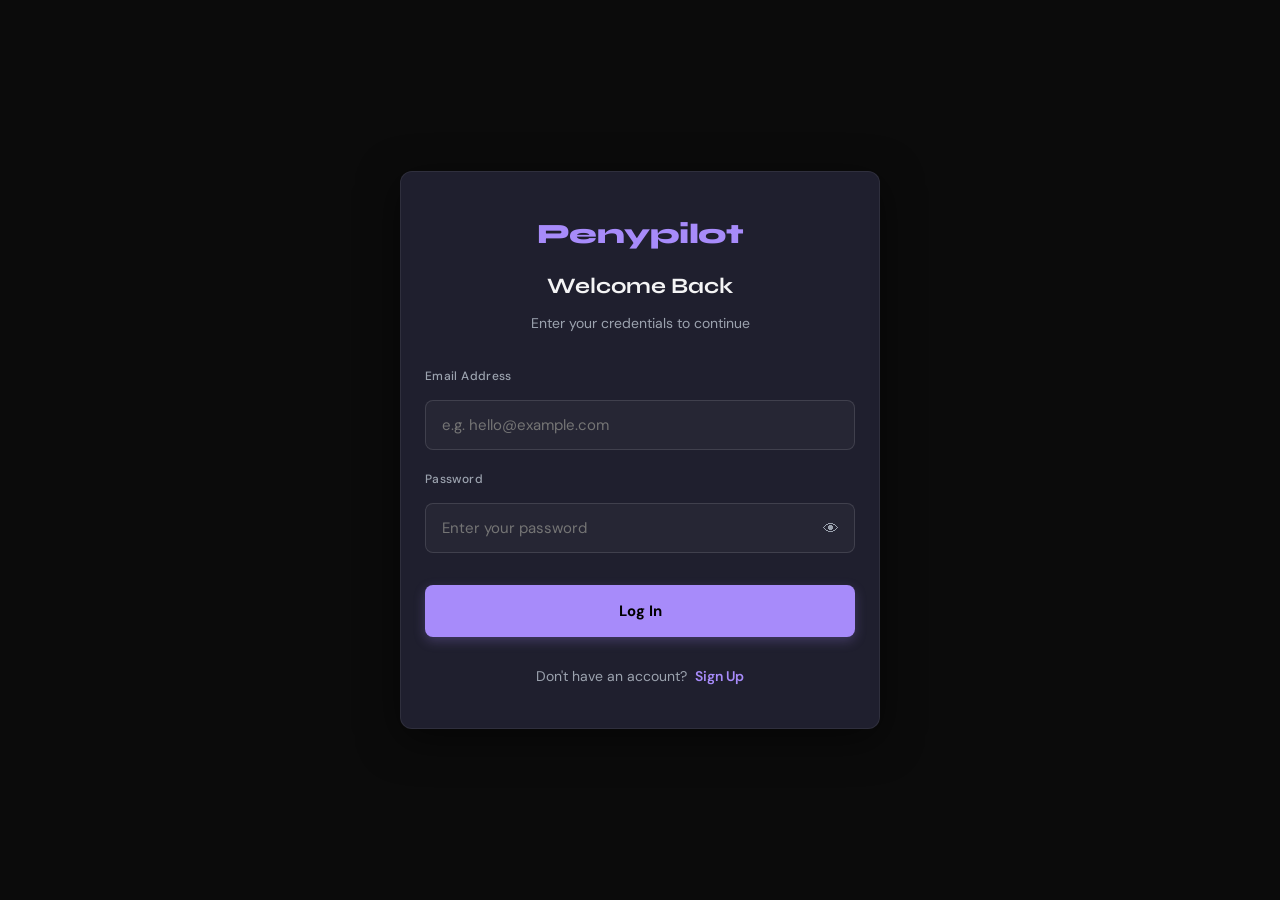
==== auth.html @ a09d5b41 "Add files via upload" ====
<!DOCTYPE html>
<html lang="en">
<head>
  <meta charset="UTF-8" />
  <meta name="viewport" content="width=device-width, initial-scale=1.0" />
  <title>Penypilot — Authentication</title>
  <link rel="stylesheet" href="styles.css" />
  <link rel="preconnect" href="https://fonts.googleapis.com" />
  <link href="https://fonts.googleapis.com/css2?family=Syne:wght@400;600;700;800&family=DM+Sans:wght@300;400;500&display=swap" rel="stylesheet" />
  <!-- FontAwesome CDN -->
  <link rel="stylesheet" href="https://cdnjs.cloudflare.com/ajax/libs/font-awesome/6.5.1/css/all.min.css" integrity="sha512-DTOQO9RWCH3ppGqcWaEA1BIZOC6xxalwEsw9c2QQeAIftl+Vegovlnee1c9QX4TctnWMn13TZye+giMm8e2LwA==" crossorigin="anonymous" referrerpolicy="no-referrer" />
  <!-- Icons8 Line Awesome CDN -->
  <link rel="stylesheet" href="https://maxst.icons8.com/vue-static/landings/line-awesome/line-awesome/1.3.0/css/line-awesome.min.css">
  <style>
    body {
      display: flex;
      align-items: center;
      justify-content: center;
      min-height: 100vh;
      background: var(--bg-primary);
      margin: 0;
      padding: 20px;
    }
    .auth-wrapper {
      width: 100%;
      max-width: 480px;
      margin: 0 auto;
      display: flex;
      flex-direction: column;
      align-items: center;
      position: relative;
    }
    .auth-container {
      background: var(--bg-card);
      border: 1px solid var(--border);
      border-radius: var(--radius);
      padding: 40px 24px;
      width: 100%;
      box-shadow: 0 10px 40px rgba(0,0,0,0.5);
      position: relative;
      overflow: hidden;
    }
    .auth-header {
      text-align: center;
      margin-bottom: 32px;
    }
    .auth-logo {
      font-family: var(--font-display);
      font-size: 28px;
      font-weight: 800;
      color: var(--accent);
      margin-bottom: 12px;
      letter-spacing: -0.5px;
    }
    .auth-title {
      font-family: var(--font-display);
      font-size: 22px;
      color: var(--text-primary);
      margin: 0;
    }
    .auth-subtitle {
      font-size: 14px;
      color: var(--text-secondary);
      margin-top: 8px;
    }
    .auth-form {
      display: flex;
      flex-direction: column;
      gap: 20px;
    }
    .form-group {
      position: relative;
    }
    .form-group label {
      display: block;
      font-size: 12px;
      color: var(--text-secondary);
      margin-bottom: 8px;
      font-weight: 500;
    }
    .form-group input, .form-group select {
      width: 100%;
      padding: 14px 16px;
      background: rgba(255,255,255,0.03);
      border: 1px solid var(--border-strong);
      border-radius: var(--radius-sm);
      color: var(--text-primary);
      font-family: inherit;
      font-size: 15px;
      outline: none;
      transition: all var(--transition);
    }
    .form-group input:focus, .form-group select:focus {
      border-color: var(--accent);
      background: rgba(255,255,255,0.06);
      box-shadow: 0 0 0 3px var(--accent-glow);
    }
    
    .password-wrapper {
      position: relative;
      display: flex;
      align-items: center;
    }
    .password-wrapper input {
      padding-right: 48px;
    }
    .toggle-pwd {
      position: absolute;
      right: 12px;
      background: none;
      border: none;
      color: var(--text-secondary);
      font-size: 16px;
      cursor: pointer;
      padding: 4px;
      display: flex;
      align-items: center;
      justify-content: center;
    }
    .toggle-pwd:hover {
      color: var(--text-primary);
    }

    .auth-btn {
      width: 100%;
      padding: 16px;
      background: var(--accent);
      color: #000;
      border: none;
      border-radius: var(--radius-sm);
      font-weight: 700;
      font-size: 15px;
      cursor: pointer;
      margin-top: 12px;
      transition: all var(--transition);
      box-shadow: 0 4px 12px var(--accent-glow);
    }
    .auth-btn:hover {
      transform: translateY(-2px);
      box-shadow: 0 6px 16px var(--accent-glow);
      background: #c4b5fd;
    }
    .auth-btn:active {
      transform: translateY(0);
    }
    
    .auth-switch {
      text-align: center;
      margin-top: 28px;
      font-size: 14px;
      color: var(--text-secondary);
    }
    .auth-switch a {
      color: var(--accent);
      text-decoration: none;
      font-weight: 600;
      margin-left: 4px;
      transition: color var(--transition);
    }
    .auth-switch a:hover {
      text-decoration: underline;
      color: #c4b5fd;
    }
    
    .auth-section {
      display: none;
      opacity: 0;
      transform: translateY(10px);
      transition: all 0.3s ease;
    }
    .auth-section.active {
      display: block;
      opacity: 1;
      transform: translateY(0);
    }

    /* Toast Notification styles for Auth page */
    .toast-auth {
      position: fixed;
      top: 24px;
      left: 50%;
      transform: translateX(-50%) translateY(-20px);
      background: var(--bg-card);
      border: 1px solid var(--accent);
      color: var(--text-primary);
      padding: 12px 20px;
      border-radius: 8px;
      font-size: 14px;
      z-index: 9999;
      box-shadow: 0 8px 32px rgba(0,0,0,0.4);
      opacity: 0;
      transition: all 0.3s ease;
      display: flex;
      align-items: center;
      gap: 10px;
      pointer-events: none;
    }
    .toast-auth.show {
      transform: translateX(-50%) translateY(0);
      opacity: 1;
    }
  </style>
</head>
<body>

  <div id="authToast" class="toast-auth">
    <span id="authToastIcon">ℹ</span>
    <span id="authToastMsg">Message</span>
  </div>

  <div class="auth-wrapper">
    <div class="auth-container">
      <div class="auth-header">
        <div class="auth-logo">Penypilot</div>
        <h1 class="auth-title" id="authTitle">Welcome Back</h1>
        <p class="auth-subtitle" id="authSubtitle">Enter your credentials to continue</p>
      </div>

      <!-- LOGIN FORM -->
      <div class="auth-section active" id="loginSection">
        <form class="auth-form" onsubmit="event.preventDefault(); handleLogin();">
          <div class="form-group">
            <label>Email Address</label>
            <input type="email" id="loginEmail" placeholder="e.g. hello@example.com" required />
          </div>
          <div class="form-group">
            <label>Password</label>
            <div class="password-wrapper">
              <input type="password" id="loginPassword" placeholder="Enter your password" required />
              <button type="button" class="toggle-pwd" onclick="togglePassword('loginPassword', this)">👁</button>
            </div>
          </div>
          <button type="submit" class="auth-btn">Log In</button>
        </form>
        <div class="auth-switch">
          Don't have an account? <a href="#" onclick="switchTab('signup')">Sign Up</a>
        </div>
      </div>

      <!-- SIGNUP FORM -->
      <div class="auth-section" id="signupSection">
        <form class="auth-form" onsubmit="event.preventDefault(); handleSignup();">
          <div class="form-group">
            <label>Full Name</label>
            <input type="text" id="regFullName" placeholder="e.g. Jane Doe" required />
          </div>
          <div class="form-group">
            <label>Nickname</label>
            <input type="text" id="regNickname" placeholder="e.g. Janie" required />
          </div>
          <div class="form-group">
            <label>Mobile Number</label>
            <input type="tel" id="regMobile" placeholder="e.g. +234 800 000 0000" required />
          </div>
          <div class="form-group">
            <label>Address</label>
            <input type="text" id="regAddress" placeholder="e.g. 123 Main St" required />
          </div>
          <div class="form-group">
            <label>Gender</label>
            <select id="regGender" required>
              <option value="">Select Gender</option>
              <option value="Male">Male</option>
              <option value="Female">Female</option>
              <option value="Other">Other</option>
              <option value="Prefer not to say">Prefer not to say</option>
            </select>
          </div>
          <div class="form-group">
            <label>Email Address</label>
            <input type="email" id="regEmail" placeholder="e.g. hello@example.com" required />
          </div>
          <div class="form-group">
            <label>Password</label>
            <div class="password-wrapper">
              <input type="password" id="regPassword" placeholder="Create a strong password" required />
              <button type="button" class="toggle-pwd" onclick="togglePassword('regPassword', this)">👁</button>
            </div>
          </div>
          
          <button type="submit" class="auth-btn">Create Account</button>
        </form>
        <div class="auth-switch">
          Already have an account? <a href="#" onclick="switchTab('login')">Log In</a>
        </div>
      </div>
    </div>
  </div>

  <script>
    // State initialization
    let appState = {};
    const saved = localStorage.getItem('flowfund_state');
    if (saved) {
      try { appState = JSON.parse(saved); } catch(e){}
    }

    // Auto-redirect if already logged in
    if (appState && appState.userProfile && appState.userProfile.email) {
      window.location.href = 'index.html';
    }

    function showToast(message, type = 'info') {
      const toast = document.getElementById('authToast');
      const msgEl = document.getElementById('authToastMsg');
      const iconEl = document.getElementById('authToastIcon');
      
      msgEl.textContent = message;
      
      if (type === 'error') {
        toast.style.borderColor = '#F87171'; // red
        iconEl.textContent = '✕';
        iconEl.style.color = '#F87171';
      } else if (type === 'success') {
        toast.style.borderColor = '#4ADE80'; // green
        iconEl.textContent = '✓';
        iconEl.style.color = '#4ADE80';
      } else {
        toast.style.borderColor = 'var(--accent)'; // accent
        iconEl.textContent = 'ℹ';
        iconEl.style.color = 'var(--accent)';
      }

      toast.classList.add('show');
      setTimeout(() => {
        toast.classList.remove('show');
      }, 3000);
    }

    function togglePassword(inputId, btn) {
      const input = document.getElementById(inputId);
      if (input.type === 'password') {
        input.type = 'text';
        btn.textContent = '👁‍🗨';
      } else {
        input.type = 'password';
        btn.textContent = '👁';
      }
    }

    function switchTab(type) {
      const loginSec = document.getElementById('loginSection');
      const signupSec = document.getElementById('signupSection');
      
      // Remove active class for fade out
      loginSec.classList.remove('active');
      signupSec.classList.remove('active');

      setTimeout(() => {
        if (type === 'signup') {
          loginSec.style.display = 'none';
          signupSec.style.display = 'block';
          document.getElementById('authTitle').textContent = 'Create Account';
          document.getElementById('authSubtitle').textContent = 'Join Penypilot to manage your finances';
          
          // trigger reflow
          void signupSec.offsetWidth;
          signupSec.classList.add('active');
        } else {
          signupSec.style.display = 'none';
          loginSec.style.display = 'block';
          document.getElementById('authTitle').textContent = 'Welcome Back';
          document.getElementById('authSubtitle').textContent = 'Enter your credentials to continue';
          
          // trigger reflow
          void loginSec.offsetWidth;
          loginSec.classList.add('active');
        }
      }, 150); // slight delay to allow fade out
    }

    function handleSignup() {
      if (!appState) appState = {};
      
      const email = document.getElementById('regEmail').value.trim();
      const password = document.getElementById('regPassword').value;

      // Ensure minimal empty structures exist
      if(!appState.incomes) appState.incomes = [];
      if(!appState.expenses) appState.expenses = [];
      if(!appState.envelopes) appState.envelopes = [];
      
      appState.userProfile = {
        fullName: document.getElementById('regFullName').value.trim(),
        nickname: document.getElementById('regNickname').value.trim(),
        mobile: document.getElementById('regMobile').value.trim(),
        email: email,
        password: password, 
        image: '',
        gender: document.getElementById('regGender').value,
        dob: '',
        address: document.getElementById('regAddress').value.trim()
      };
      
      localStorage.setItem('flowfund_state', JSON.stringify(appState));
      showToast('Account created successfully! Please log in.', 'success');
      
      setTimeout(() => {
        switchTab('login');
        document.getElementById('loginEmail').value = email;
        document.getElementById('loginPassword').value = '';
        document.getElementById('loginPassword').focus();
      }, 1000);
    }

    function handleLogin() {
      const email = document.getElementById('loginEmail').value.trim();
      const password = document.getElementById('loginPassword').value;

      if (!appState.userProfile || !appState.userProfile.email) {
        showToast('No account found. Please sign up first.', 'error');
        return;
      }

      if (appState.userProfile.email === email && appState.userProfile.password === password) {
        showToast('Login successful!', 'success');
        setTimeout(() => {
          window.location.href = 'index.html';
        }, 800);
      } else {
        showToast('Invalid email or password.', 'error');
      }
    }
  </script>
</body>
</html>
---- styles.css ----
/* =============================================
   FlowFund — Financial Planning System
   styles.css
   ============================================= */

/* ---- CSS Variables ---- */
:root {
  --bg-primary: #0B0B0B;
  --bg-card: #1F1F2E;
  --bg-card-hover: #252538;
  --accent: #A78BFA;
  --accent-dim: rgba(167, 139, 250, 0.15);
  --accent-glow: rgba(167, 139, 250, 0.25);
  --text-primary: #F4F4F5;
  --text-secondary: #9CA3AF;
  --text-muted: #6B7280;
  --border: rgba(255, 255, 255, 0.07);
  --border-strong: rgba(255, 255, 255, 0.12);
  --input-bg: rgba(255, 255, 255, 0.04);
  --toggle-bg: rgba(255, 255, 255, 0.1);

  --green: #4ADE80;
  --green-bg: rgba(74, 222, 128, 0.1);
  --amber: #FBBF24;
  --amber-bg: rgba(251, 191, 36, 0.1);
  --red: #F87171;
  --red-bg: rgba(248, 113, 113, 0.1);
  --blue: #60A5FA;
  --blue-bg: rgba(96, 165, 250, 0.1);

  --sidebar-width: 240px;
  --topnav-height: 60px;
  --radius: 12px;
  --radius-sm: 8px;
  --shadow: 0 4px 24px rgba(0, 0, 0, 0.4);
  --shadow-sm: 0 2px 8px rgba(0, 0, 0, 0.3);
  --transition: 0.2s ease;

  --font-display: 'Syne', sans-serif;
  --font-body: 'DM Sans', sans-serif;
}

body[data-theme="light"] {
  --bg-primary: #F3F4F6;
  --bg-card: #FFFFFF;
  --bg-card-hover: #F9FAFB;
  --accent: #7C3AED;
  --accent-dim: rgba(124, 58, 237, 0.1);
  --accent-glow: rgba(124, 58, 237, 0.2);
  --text-primary: #111827;
  --text-secondary: #4B5563;
  --text-muted: #9CA3AF;
  --border: rgba(0, 0, 0, 0.08);
  --border-strong: rgba(0, 0, 0, 0.15);
  --input-bg: rgba(0, 0, 0, 0.04);
  --toggle-bg: rgba(0, 0, 0, 0.1);

  --green: #10B981;
  --green-bg: rgba(16, 185, 129, 0.1);
  --amber: #F59E0B;
  --amber-bg: rgba(245, 158, 11, 0.1);
  --red: #EF4444;
  --red-bg: rgba(239, 68, 68, 0.1);
  --blue: #3B82F6;
  --blue-bg: rgba(59, 130, 246, 0.1);

  --shadow: 0 4px 20px rgba(0, 0, 0, 0.06);
  --shadow-sm: 0 2px 8px rgba(0, 0, 0, 0.04);
}

/* ---- Reset & Base ---- */
*,
*::before,
*::after {
  box-sizing: border-box;
  margin: 0;
  padding: 0;
}

html {
  font-size: 16px;
  scroll-behavior: smooth;
}

body {
  background: var(--bg-primary);
  color: var(--text-primary);
  font-family: var(--font-body);
  font-weight: 400;
  line-height: 1.6;
  min-height: 100vh;
  overflow-x: hidden;
}

a {
  text-decoration: none;
  color: inherit;
}

button {
  cursor: pointer;
  border: none;
  background: none;
  font-family: inherit;
}

input,
select,
textarea {
  font-family: inherit;
}

ul {
  list-style: none;
}

/* =============================================
   LAYOUT
   ============================================= */



/* Main Wrapper */
.main-wrapper {
  width: 100%;
  max-width: 480px;
  /* Enforce mobile width */
  margin: 0 auto;
  min-height: 100vh;
  display: flex;
  flex-direction: column;
  background: var(--bg-primary);
  position: relative;
  box-shadow: 0 0 30px rgba(0, 0, 0, 0.8);
}

/* Top Nav */
.topnav {
  height: var(--topnav-height);
  background: var(--bg-primary);
  border-bottom: 1px solid var(--border);
  display: flex;
  align-items: center;
  justify-content: space-between;
  padding: 0 24px;
  position: sticky;
  top: 0;
  z-index: 50;
}

.topnav-left {
  display: flex;
  align-items: center;
  gap: 16px;
}

.greeting-text {
  display: flex;
  flex-direction: column;
  justify-content: center;
}

.greeting-time {
  font-size: 11px;
  color: var(--text-secondary);
}

.greeting-name {
  font-size: 14px;
  font-weight: 700;
  color: var(--text-primary);
}

.topnav-right {
  display: flex;
  align-items: center;
  gap: 12px;
}

.icon-btn {
  width: 36px;
  height: 36px;
  border-radius: 50%;
  background: var(--bg-card);
  display: grid;
  place-items: center;
  color: var(--text-secondary);
  font-size: 16px;
  border: 1px solid var(--border);
  position: relative;
  transition: border-color var(--transition);
}

.icon-btn:hover {
  border-color: var(--accent);
  color: var(--accent);
}

.notif-dot {
  position: absolute;
  top: 6px;
  right: 6px;
  width: 8px;
  height: 8px;
  background: var(--red);
  border-radius: 50%;
  border: 2px solid var(--bg-primary);
}

.avatar {
  width: 36px;
  height: 36px;
  border-radius: 50%;
  background: var(--accent-dim);
  color: var(--accent);
  font-size: 12px;
  font-weight: 700;
  display: grid;
  place-items: center;
  border: 1px solid var(--accent-glow);
}

/* Content */
.content {
  flex: 1;
  padding: 12px 16px 90px 16px;
  width: 100%;
}

/* Bottom Nav */
.bottom-nav {
  position: fixed;
  bottom: 0;
  left: 50%;
  transform: translateX(-50%);
  width: 100%;
  max-width: 480px;
  height: 70px;
  background: var(--bg-card);
  border-top: 1px solid var(--border);
  display: flex;
  justify-content: space-around;
  align-items: center;
  z-index: 1000;
  padding: 0 10px;
}

.bottom-nav .nav-item {
  display: flex;
  flex-direction: column;
  align-items: center;
  justify-content: center;
  color: var(--text-secondary);
  font-size: 11px;
  gap: 4px;
  flex: 1;
  text-align: center;
  padding: 6px 0;
  border-radius: 12px;
  transition: all 0.3s ease;
}

.bottom-nav .nav-item:hover {
  color: var(--text-primary);
}

.bottom-nav .nav-item.active {
  color: var(--accent);
  background: var(--accent-dim);
}

.bottom-nav .nav-icon {
  font-size: 20px;
  margin-bottom: 2px;
}

.bottom-nav .nav-label {
  font-weight: 500;
  white-space: nowrap;
}

/* Pages */
.page {
  display: none;
  opacity: 0;
}

.page.active {
  display: block;
  animation: pageFadeIn 0.3s ease forwards;
}

@keyframes pageFadeIn {
  from {
    opacity: 0;
    transform: translateY(10px);
  }

  to {
    opacity: 1;
    transform: translateY(0);
  }
}

/* =============================================
   PROFILE PAGE
   ============================================= */

.profile-header {
  display: flex;
  flex-direction: column;
  align-items: center;
  padding: 32px 20px;
  text-align: center;
}

.profile-image-wrapper {
  position: relative;
  margin-bottom: 16px;
}

.avatar-large {
  width: 96px;
  height: 96px;
  background: var(--accent-dim);
  color: var(--accent);
  border-radius: 50%;
  display: grid;
  place-items: center;
  font-size: 32px;
  font-weight: 700;
  overflow: hidden;
  border: 3px solid var(--bg-primary);
  box-shadow: 0 4px 12px rgba(0, 0, 0, 0.1);
  background-size: cover;
  background-position: center;
}

.profile-image-upload {
  position: absolute;
  bottom: 0;
  right: 0;
  width: 32px;
  height: 32px;
  background: var(--bg-card);
  border: 1px solid var(--border);
  border-radius: 50%;
  display: flex;
  align-items: center;
  justify-content: center;
  cursor: pointer;
  box-shadow: 0 2px 8px rgba(0, 0, 0, 0.2);
  transition: transform var(--transition);
}

.profile-image-upload:hover {
  transform: scale(1.1);
}

.profile-display-name {
  font-family: var(--font-display);
  font-size: 24px;
  font-weight: 700;
  color: var(--text-primary);
  margin: 0;
}

/* =============================================
   CARDS
   ============================================= */

.card {
  background: var(--bg-card);
  border: 1px solid var(--border);
  border-radius: var(--radius);
  padding: 16px;
  box-shadow: var(--shadow-sm);
  margin-bottom: 12px;
}

.card-label {
  font-family: var(--font-display);
  font-size: 11px;
  font-weight: 600;
  letter-spacing: 0.08em;
  text-transform: uppercase;
  color: var(--text-muted);
  margin-bottom: 8px;
}

.card-header-row {
  display: flex;
  align-items: center;
  justify-content: space-between;
  flex-wrap: wrap;
  gap: 8px;
  margin-bottom: 16px;
}

.card-amount {
  font-family: var(--font-display);
  font-size: 28px;
  font-weight: 700;
  letter-spacing: -0.5px;
  margin-bottom: 2px;
}

.card-amount--warn {
  color: var(--amber);
}

.card-sub {
  font-size: 11px;
  color: var(--text-muted);
  margin-bottom: 8px;
}

/* Balance Card */
.card--balance {
  background: linear-gradient(135deg, var(--bg-card) 0%, var(--accent-dim) 100%);
  border-color: var(--accent-glow);
  padding: 12px 16px;
}

/* Grid */
.cards-grid {
  display: grid;
  gap: 12px;
  margin-bottom: 16px;
}

.cards-grid--top {
  grid-template-columns: repeat(auto-fit, minmax(260px, 1fr));
}

/* Status Badge */
.status-badge {
  display: inline-flex;
  align-items: center;
  gap: 5px;
  font-size: 12px;
  font-weight: 600;
  padding: 4px 10px;
  border-radius: 99px;
  margin-top: 6px;
}

.status-badge.safe {
  background: var(--green-bg);
  color: var(--green);
  border: 1px solid rgba(74, 222, 128, 0.2);
}

.status-badge.warning {
  background: var(--amber-bg);
  color: var(--amber);
  border: 1px solid rgba(251, 191, 36, 0.2);
}

.status-badge.risk {
  background: var(--red-bg);
  color: var(--red);
  border: 1px solid rgba(248, 113, 113, 0.2);
}

/* Quick Stats */
.quick-stats {
  display: flex;
  flex-direction: column;
  gap: 10px;
}

.stat-row {
  display: flex;
  justify-content: space-between;
  align-items: center;
  font-size: 14px;
}

.stat-row--total {
  border-top: 1px solid var(--border);
  padding-top: 10px;
  font-weight: 600;
}

.stat-label {
  color: var(--text-secondary);
}

.stat-value {
  font-weight: 500;
}

.stat-value.income {
  color: var(--green);
}

.stat-value.expense {
  color: var(--red);
}

/* Upcoming List */
.upcoming-list {
  display: flex;
  flex-direction: column;
  gap: 8px;
  margin-top: 4px;
}

.upcoming-list li {
  display: flex;
  justify-content: space-between;
  font-size: 13px;
  color: var(--text-secondary);
  padding: 6px 0;
  border-bottom: 1px solid var(--border);
}

.upcoming-list li:last-child {
  border-bottom: none;
}

.upcoming-list li span:last-child {
  color: var(--text-primary);
  font-weight: 500;
}

/* =============================================
   ALERT BANNER
   ============================================= */

.alert-banner {
  display: flex;
  align-items: center;
  gap: 10px;
  padding: 10px 14px;
  border-radius: var(--radius-sm);
  font-size: 13px;
  margin-bottom: 12px;
  border: 1px solid;
}

.alert-banner.warning {
  background: var(--amber-bg);
  border-color: rgba(251, 191, 36, 0.25);
  color: var(--amber);
}

.alert-banner.success {
  background: var(--green-bg);
  border-color: rgba(74, 222, 128, 0.25);
  color: var(--green);
}

.alert-icon {
  font-size: 16px;
  flex-shrink: 0;
}

.alert-dismiss {
  margin-left: auto;
  color: inherit;
  opacity: 0.6;
  font-size: 12px;
  padding: 2px 5px;
  border-radius: 4px;
  transition: opacity var(--transition);
  flex-shrink: 0;
}

.alert-dismiss:hover {
  opacity: 1;
}

/* =============================================
   CHART
   ============================================= */

.chart-card {
  margin-bottom: 12px;
}

.chart-container {
  width: 100%;
  overflow-x: auto;
}

.chart-container canvas {
  max-width: 100%;
  display: block;
}

.chart-legend {
  display: flex;
  align-items: center;
  gap: 12px;
  font-size: 12px;
  color: var(--text-secondary);
}

.legend-dot {
  display: inline-block;
  width: 8px;
  height: 8px;
  border-radius: 50%;
  margin-right: 4px;
}

/* =============================================
   PROGRESS BARS
   ============================================= */

.progress-bar {
  background: rgba(255, 255, 255, 0.07);
  border-radius: 99px;
  height: 6px;
  overflow: hidden;
}

.progress-bar--lg {
  height: 10px;
  margin: 8px 0 4px;
}

.progress-fill {
  height: 100%;
  background: linear-gradient(90deg, var(--accent), #c4b5fd);
  border-radius: 99px;
  transition: width 0.5s ease;
}

/* Savings mini list */
.envelope-mini-list {
  display: flex;
  flex-direction: column;
  gap: 14px;
}

.envelope-mini .env-row {
  display: flex;
  justify-content: space-between;
  font-size: 13px;
  margin-bottom: 4px;
}

.envelope-mini .env-row span:last-child {
  color: var(--text-muted);
  font-size: 12px;
}

/* =============================================
   FORMS
   ============================================= */

.form-card {
  margin-bottom: 12px;
}

.app-form {
  display: flex;
  flex-direction: column;
  gap: 16px;
}

.form-row {
  display: grid;
  grid-template-columns: 1fr 1fr;
  gap: 16px;
}

.form-row--check {
  grid-template-columns: 1fr;
}

.form-group {
  display: flex;
  flex-direction: column;
  gap: 6px;
}

.form-group label {
  font-size: 12px;
  font-weight: 500;
  color: var(--text-secondary);
  letter-spacing: 0.03em;
}

.form-group input,
.form-group select,
.form-group textarea {
  background: var(--input-bg);
  border: 1px solid var(--border-strong);
  border-radius: var(--radius-sm);
  color: var(--text-primary);
  padding: 10px 12px;
  font-size: 14px;
  outline: none;
  transition: border-color var(--transition), box-shadow var(--transition);
  width: 100%;
}

.form-group input:focus,
.form-group select:focus,
.form-group textarea:focus {
  border-color: var(--accent);
  box-shadow: 0 0 0 3px var(--accent-glow);
}

.form-group select option {
  background: var(--bg-card);
}

/* Toggle Switch */
.toggle-label {
  display: flex;
  align-items: center;
  gap: 10px;
  font-size: 13px;
  color: var(--text-secondary);
  cursor: pointer;
}

.toggle-input {
  display: none;
}

.toggle-switch {
  width: 36px;
  height: 20px;
  background: var(--toggle-bg);
  border-radius: 20px;
  position: relative;
  transition: background var(--transition);
  flex-shrink: 0;
}

.toggle-switch::after {
  content: '';
  position: absolute;
  top: 3px;
  left: 3px;
  width: 14px;
  height: 14px;
  background: var(--text-muted);
  border-radius: 50%;
  transition: transform var(--transition), background var(--transition);
}

.toggle-input:checked+.toggle-switch {
  background: var(--accent);
}

.toggle-input:checked+.toggle-switch::after {
  transform: translateX(16px);
  background: #fff;
}

/* =============================================
   BUTTONS
   ============================================= */

.btn {
  display: inline-flex;
  align-items: center;
  justify-content: center;
  gap: 6px;
  padding: 10px 20px;
  border-radius: var(--radius-sm);
  font-family: var(--font-body);
  font-size: 14px;
  font-weight: 500;
  transition: all var(--transition);
  cursor: pointer;
  border: 1px solid transparent;
}

.btn--primary {
  background: var(--accent);
  color: #000;
  font-weight: 600;
}

.btn--primary:hover {
  background: #c4b5fd;
}

.btn--ghost {
  background: transparent;
  color: var(--text-secondary);
  border-color: var(--border-strong);
}

.btn--ghost:hover {
  border-color: var(--accent);
  color: var(--accent);
}

.btn--danger {
  background: transparent;
  color: var(--red);
  border-color: rgba(248, 113, 113, 0.25);
  font-size: 12px;
}

.btn--danger:hover {
  background: var(--red-bg);
}

.btn--sm {
  padding: 6px 12px;
  font-size: 12px;
}

/* Page Actions */
.page-actions {
  display: flex;
  justify-content: flex-end;
  margin-bottom: 20px;
}

/* =============================================
   TABLE
   ============================================= */

.table-wrapper {
  overflow-x: auto;
  border-radius: var(--radius-sm);
}

.data-table {
  width: 100%;
  border-collapse: collapse;
  font-size: 14px;
  min-width: 480px;
}

.data-table th {
  text-align: left;
  padding: 10px 12px;
  font-size: 11px;
  font-weight: 600;
  letter-spacing: 0.06em;
  text-transform: uppercase;
  color: var(--text-muted);
  border-bottom: 1px solid var(--border);
}

.data-table td {
  padding: 12px 12px;
  border-bottom: 1px solid var(--border);
  color: var(--text-secondary);
  vertical-align: middle;
}

.data-table tr:last-child td {
  border-bottom: none;
}

.data-table tr:hover td {
  background: rgba(255, 255, 255, 0.02);
}

.amount-cell {
  font-weight: 600;
  font-size: 15px;
}

.amount-cell.income {
  color: var(--green);
}

.amount-cell.expense {
  color: var(--red);
}

.actions-cell {
  display: flex;
  gap: 6px;
  align-items: center;
}

.action-btn {
  width: 28px;
  height: 28px;
  border-radius: 6px;
  display: grid;
  place-items: center;
  font-size: 13px;
  transition: background var(--transition), color var(--transition);
}

.edit-btn {
  background: rgba(167, 139, 250, 0.1);
  color: var(--accent);
}

.edit-btn:hover {
  background: rgba(167, 139, 250, 0.2);
}

.del-btn {
  background: var(--red-bg);
  color: var(--red);
}

.del-btn:hover {
  background: rgba(248, 113, 113, 0.2);
}

/* =============================================
   EXPENSE LIST
   ============================================= */

.expense-list {
  display: flex;
  flex-direction: column;
  gap: 0;
}

.expense-item {
  display: flex;
  align-items: center;
  gap: 12px;
  padding: 14px 0;
  border-bottom: 1px solid var(--border);
}

.expense-item:last-child {
  border-bottom: none;
}

.expense-dot {
  width: 10px;
  height: 10px;
  border-radius: 50%;
  flex-shrink: 0;
}

.dot-red {
  background: var(--red);
}

.dot-amber {
  background: var(--amber);
}

.dot-green {
  background: var(--green);
}

.expense-info {
  display: flex;
  flex-direction: column;
  gap: 2px;
  flex: 1;
  min-width: 0;
}

.expense-name {
  font-size: 14px;
  font-weight: 500;
  color: var(--text-primary);
  white-space: nowrap;
  overflow: hidden;
  text-overflow: ellipsis;
}

.expense-cat {
  font-size: 11px;
  color: var(--text-muted);
}

.expense-right {
  display: flex;
  flex-direction: column;
  align-items: flex-end;
  gap: 2px;
  flex-shrink: 0;
}

.expense-amount {
  font-size: 14px;
  font-weight: 600;
  color: var(--amber);
}

.expense-due {
  font-size: 11px;
  color: var(--text-muted);
}

/* =============================================
   SAVINGS ENVELOPES
   ============================================= */

.envelopes-grid {
  display: grid;
  grid-template-columns: repeat(auto-fill, minmax(240px, 1fr));
  gap: 12px;
  margin-bottom: 12px;
}

.envelope-card {
  background: var(--bg-card);
  border: 1px solid var(--border);
  border-radius: var(--radius);
  padding: 16px;
  transition: border-color var(--transition), transform var(--transition);
}

.envelope-card:hover {
  border-color: var(--accent-glow);
  transform: translateY(-2px);
}

.envelope-icon {
  font-size: 28px;
  margin-bottom: 10px;
}

.envelope-name {
  font-family: var(--font-display);
  font-size: 15px;
  font-weight: 700;
  margin-bottom: 8px;
}

.envelope-amounts {
  display: flex;
  align-items: baseline;
  gap: 4px;
  margin-bottom: 4px;
}

.env-saved {
  font-size: 18px;
  font-weight: 700;
  font-family: var(--font-display);
  color: var(--accent);
}

.env-sep {
  color: var(--text-muted);
  font-size: 13px;
}

.env-target {
  font-size: 13px;
  color: var(--text-muted);
}

.envelope-pct {
  font-size: 11px;
  color: var(--text-muted);
  margin-bottom: 14px;
}

.envelope-actions {
  display: flex;
  gap: 8px;
  flex-wrap: wrap;
}

/* =============================================
   MODAL
   ============================================= */

.modal-overlay {
  display: none;
  position: fixed;
  inset: 0;
  background: rgba(0, 0, 0, 0.7);
  z-index: 9999;
  align-items: center;
  justify-content: center;
  padding: 20px;
  backdrop-filter: blur(3px);
}

.modal-overlay.open {
  display: flex;
}

.modal {
  background: var(--bg-card);
  border: 1px solid var(--border-strong);
  border-radius: var(--radius);
  padding: 16px;
  width: 100%;
  max-width: 420px;
  max-height: 85vh; /* Prevent it from being taller than the screen */
  overflow-y: auto; /* Allow internal scrolling if it gets too tall */
  box-shadow: var(--shadow);
  margin: auto; /* Ensure it stays perfectly centered */
}

.modal-header {
  display: flex;
  align-items: center;
  justify-content: space-between;
  margin-bottom: 20px;
}

.modal-close {
  color: var(--text-muted);
  font-size: 16px;
  padding: 4px 7px;
  border-radius: 4px;
  transition: color var(--transition);
}

.modal-close:hover {
  color: var(--text-primary);
}

/* =============================================
   ALERTS PAGE
   ============================================= */

.alerts-list {
  display: flex;
  flex-direction: column;
  gap: 12px;
}

.alert-card {
  display: flex;
  align-items: flex-start;
  gap: 14px;
  padding: 16px;
  border-radius: var(--radius);
  border: 1px solid;
  position: relative;
}

.alert-card--warning {
  background: var(--amber-bg);
  border-color: rgba(251, 191, 36, 0.2);
}

.alert-card--info {
  background: var(--blue-bg);
  border-color: rgba(96, 165, 250, 0.2);
}

.alert-card--success {
  background: var(--green-bg);
  border-color: rgba(74, 222, 128, 0.2);
}

.alert-card-icon {
  font-size: 20px;
  flex-shrink: 0;
  margin-top: 2px;
}

.alert-card--warning .alert-card-icon {
  color: var(--amber);
}

.alert-card--info .alert-card-icon {
  color: var(--blue);
}

.alert-card--success .alert-card-icon {
  color: var(--green);
}

.alert-card-body {
  flex: 1;
  min-width: 0;
}

.alert-card-title {
  font-size: 14px;
  font-weight: 600;
  margin-bottom: 4px;
}

.alert-card-msg {
  font-size: 13px;
  color: var(--text-secondary);
  line-height: 1.5;
}

.alert-card-time {
  font-size: 11px;
  color: var(--text-muted);
  margin-top: 6px;
}

.alert-dismiss-card {
  color: var(--text-muted);
  font-size: 13px;
  padding: 2px 5px;
  border-radius: 4px;
  flex-shrink: 0;
  transition: color var(--transition);
}

.alert-dismiss-card:hover {
  color: var(--text-primary);
}

/* =============================================
   WEEKLY SUMMARY
   ============================================= */

.card--income-sum,
.card--expense-sum {}

.trend-up {
  color: var(--green);
}

.trend-down {
  color: var(--red);
}

/* Insights */
.insights-list {
  display: flex;
  flex-direction: column;
  gap: 12px;
}

.insight-item {
  display: flex;
  align-items: flex-start;
  gap: 10px;
  font-size: 14px;
  color: var(--text-secondary);
  padding: 12px 14px;
  border-radius: var(--radius-sm);
  line-height: 1.5;
}

.insight-good {
  background: var(--green-bg);
  border: 1px solid rgba(74, 222, 128, 0.15);
}

.insight-warn {
  background: var(--amber-bg);
  border: 1px solid rgba(251, 191, 36, 0.15);
}

.insight-neutral {
  background: rgba(255, 255, 255, 0.03);
  border: 1px solid var(--border);
}

.insight-icon {
  font-size: 14px;
  font-weight: 700;
  flex-shrink: 0;
  margin-top: 2px;
}

.insight-good .insight-icon {
  color: var(--green);
}

.insight-warn .insight-icon {
  color: var(--amber);
}

.insight-neutral .insight-icon {
  color: var(--text-muted);
}

/* =============================================
   UPCOMING CASHFLOW LIST
   ============================================= */

.upcoming-list {
  list-style: none;
  padding: 0;
  margin: 0;
  display: flex;
  flex-direction: column;
  gap: 8px;
}

.upcoming-item {
  display: flex;
  justify-content: space-between;
  align-items: center;
  padding: 12px 16px;
  background: rgba(255, 255, 255, 0.03);
  border-radius: var(--radius-sm);
  font-size: 13px;
  font-weight: 400;
  border: 1px solid rgba(255, 255, 255, 0.05);
  transition: transform 0.2s;
}

.upcoming-item:hover {
  transform: translateY(-2px);
  background: rgba(255, 255, 255, 0.05);
}

.upcoming-item.income {
  border-left: 3px solid var(--green);
}

.upcoming-item.expense {
  border-left: 3px solid var(--amber);
}

.upcoming-item-left {
  display: flex;
  flex-direction: column;
  gap: 2px;
  padding-left: 8px;
}

.upcoming-item-name {
  color: var(--text-primary);
}

.upcoming-item-date {
  color: var(--text-secondary);
  font-size: 11px;
}

.upcoming-item-amount {
  font-weight: 500;
  padding-right: 8px;
}

.upcoming-item-amount.income {
  color: var(--green);
}

.upcoming-item-amount.expense {
  color: var(--amber);
}

/* =============================================
   RESPONSIVE
   ============================================= */

/* Adjust grid for strict mobile */
.cards-grid--top {
  grid-template-columns: 1fr;
}

.form-row {
  grid-template-columns: 1fr;
}

.envelopes-grid {
  grid-template-columns: 1fr;
}

.chart-container canvas {
  min-width: 300px;
}
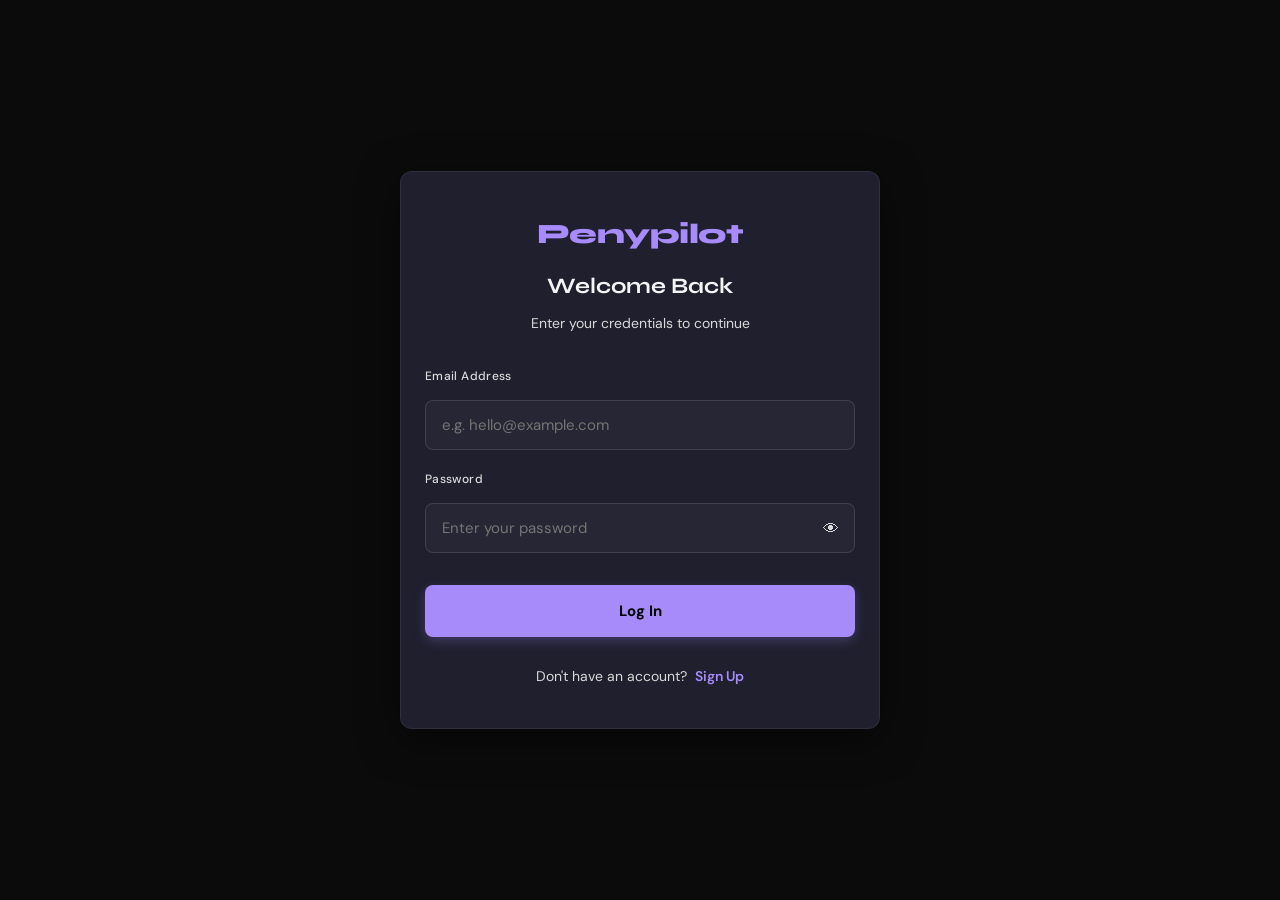
==== commit 90f3600d: "add n to penypilot" ====
--- a/auth.html
+++ b/auth.html
@@ -3,7 +3,7 @@
 <head>
   <meta charset="UTF-8" />
   <meta name="viewport" content="width=device-width, initial-scale=1.0" />
-  <title>Penypilot — Authentication</title>
+  <title>Pennypilot — Authentication</title>
   <link rel="stylesheet" href="styles.css" />
   <link rel="preconnect" href="https://fonts.googleapis.com" />
   <link href="https://fonts.googleapis.com/css2?family=Syne:wght@400;600;700;800&family=DM+Sans:wght@300;400;500&display=swap" rel="stylesheet" />
@@ -423,4 +423,4 @@
     }
   </script>
 </body>
-</html>+</html>
--- a/styles.css
+++ b/styles.css
@@ -1,5 +1,5 @@
 /* =============================================
-   FlowFund — Financial Planning System
+   PennyPilot — Financial Planning System
    styles.css
    ============================================= */
 
@@ -12,7 +12,7 @@
   --accent-dim: rgba(167, 139, 250, 0.15);
   --accent-glow: rgba(167, 139, 250, 0.25);
   --text-primary: #F4F4F5;
-  --text-secondary: #9CA3AF;
+  --text-secondary: #d9d9d9;
   --text-muted: #6B7280;
   --border: rgba(255, 255, 255, 0.07);
   --border-strong: rgba(255, 255, 255, 0.12);
@@ -1356,4 +1356,4 @@
 
 .chart-container canvas {
   min-width: 300px;
-}+}
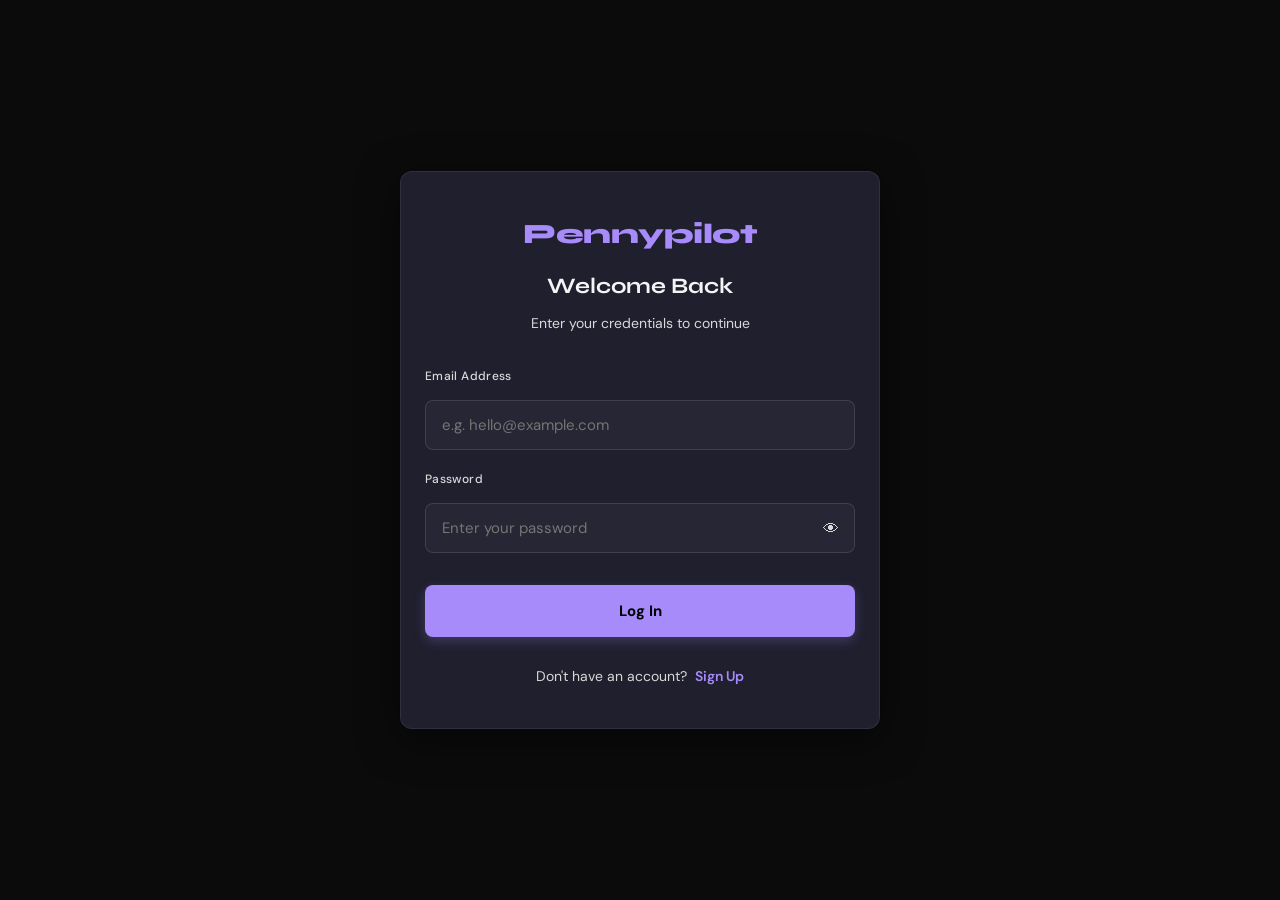
==== commit 8294afc4: "add n to penypilot" ====
--- a/auth.html
+++ b/auth.html
@@ -211,7 +211,7 @@
   <div class="auth-wrapper">
     <div class="auth-container">
       <div class="auth-header">
-        <div class="auth-logo">Penypilot</div>
+        <div class="auth-logo">Pennypilot</div>
         <h1 class="auth-title" id="authTitle">Welcome Back</h1>
         <p class="auth-subtitle" id="authSubtitle">Enter your credentials to continue</p>
       </div>
--- a/styles.css
+++ b/styles.css
@@ -1,5 +1,5 @@
 /* =============================================
-   PennyPilot — Financial Planning System
+   Pennypilot — Financial Planning System
    styles.css
    ============================================= */
 
